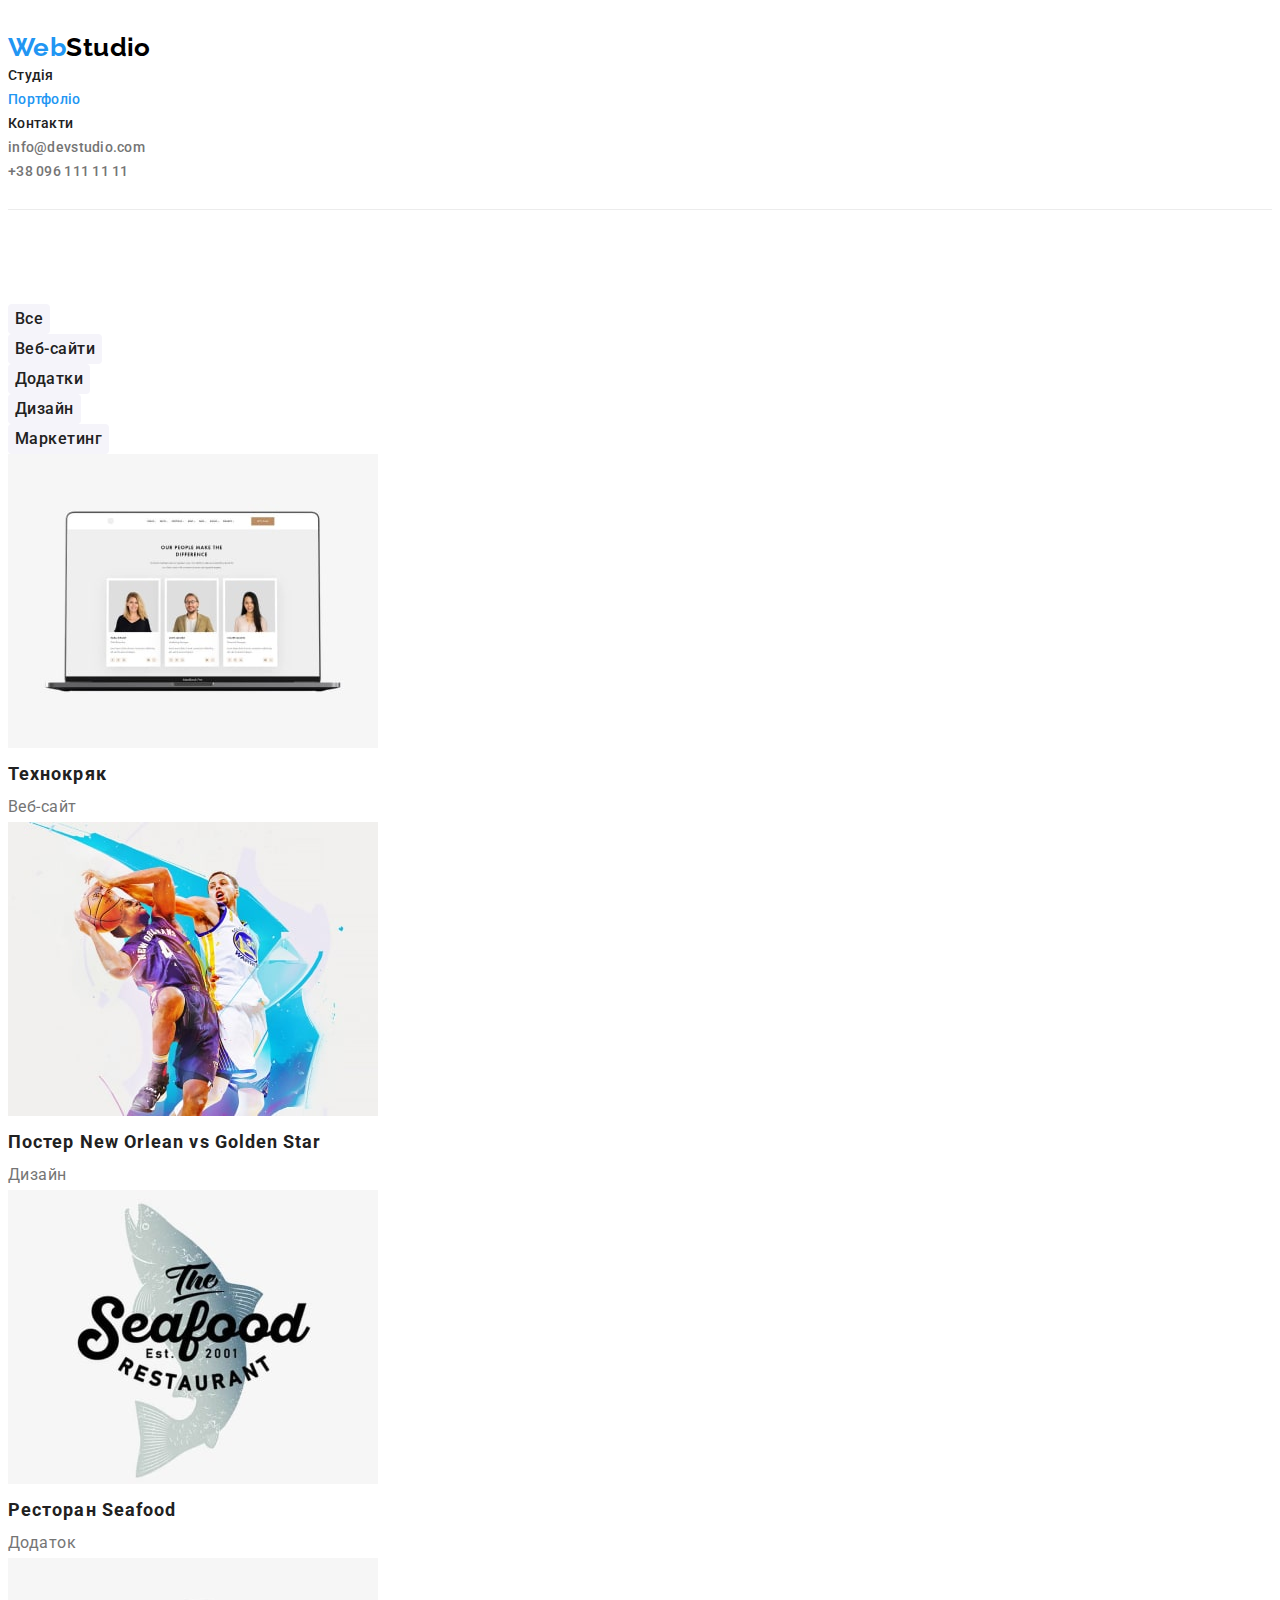
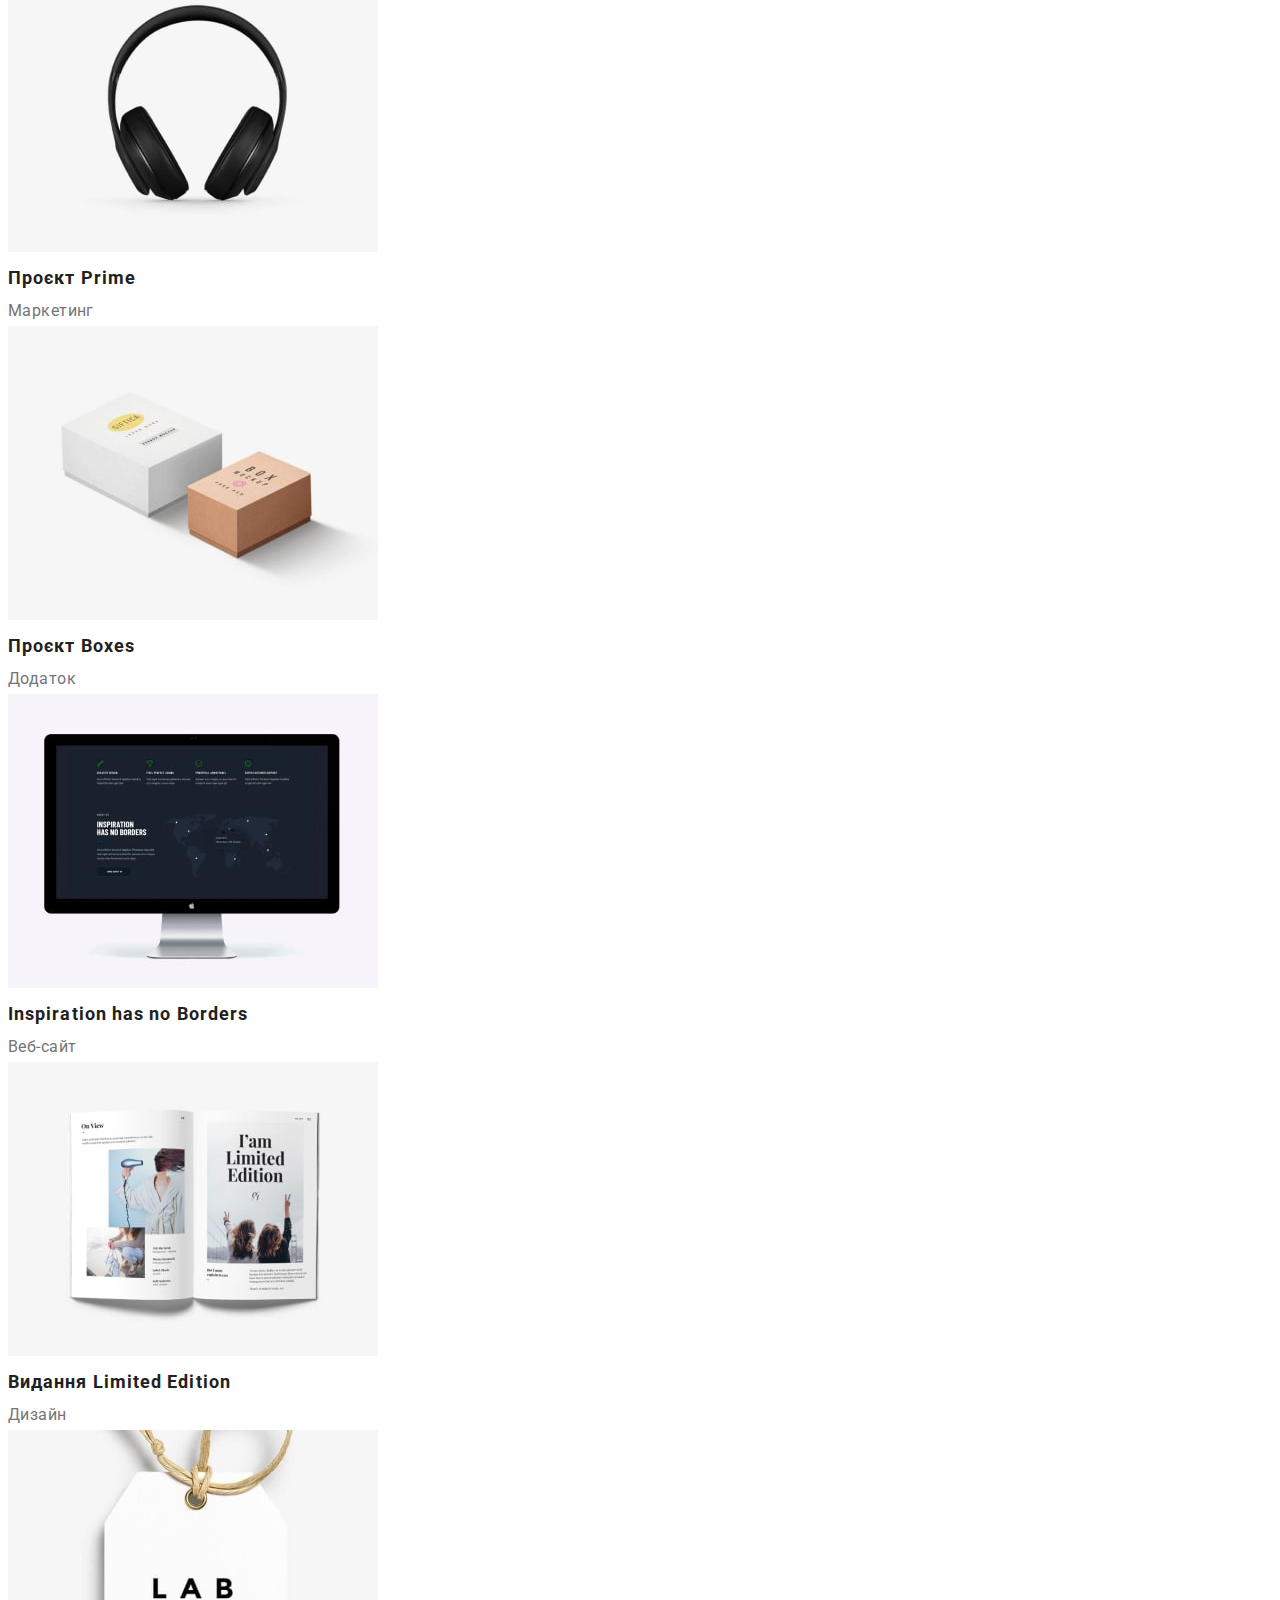
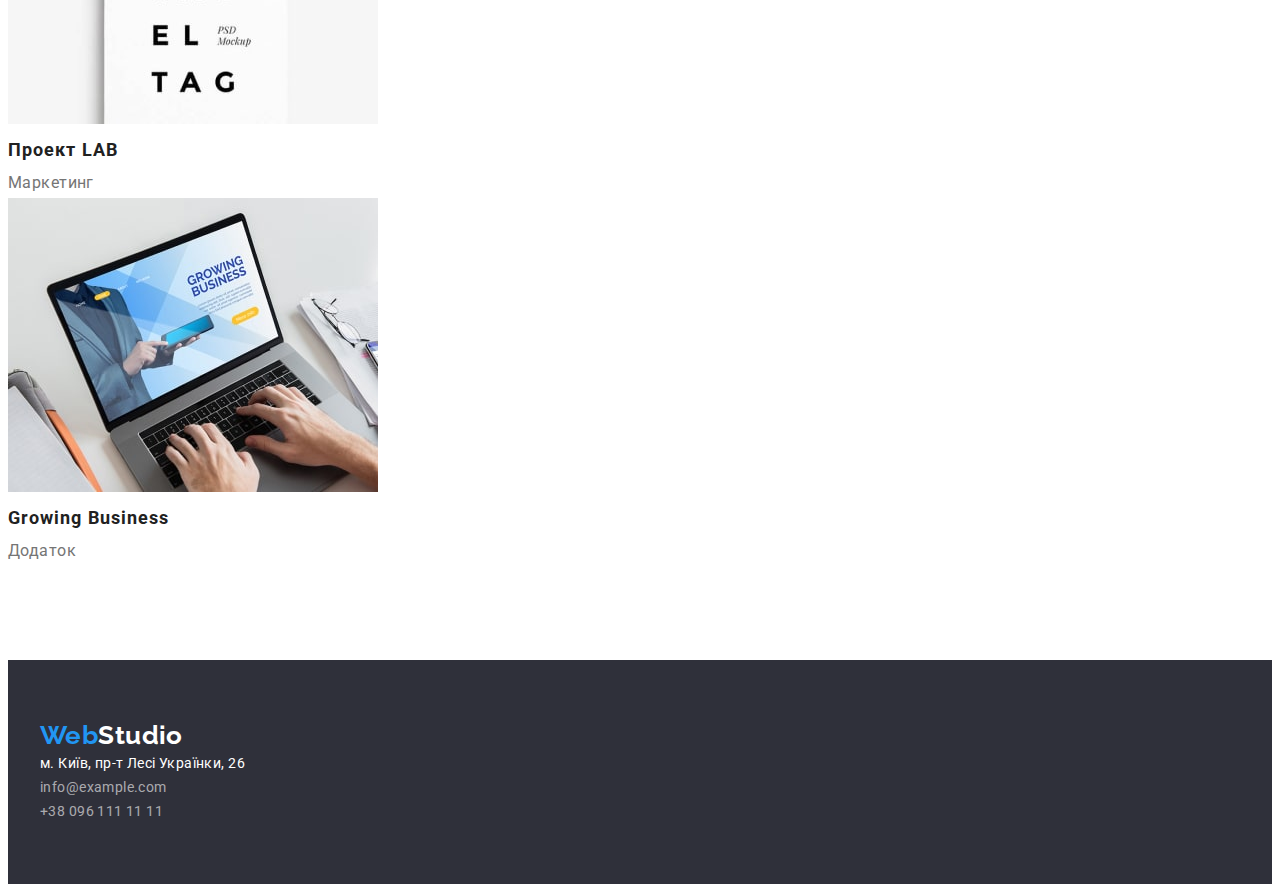
==== portfolio.html @ 60649eb6 "add files" ====
<!DOCTYPE html>
<html lang="uk">
  <head>
    <meta charset="UTF-8" />
    <meta http-equiv="X-UA-Compatible" content="IE=edge" />
    <meta name="viewport" content="width=device-width, initial-scale=1.0" />
    <title>Portfolio</title>
    <link rel="preconnect" href="https://fonts.googleapis.com" />
    <link rel="preconnect" href="https://fonts.gstatic.com" crossorigin />
    <link
      href="https://fonts.googleapis.com/css2?family=Raleway:wght@700&family=Roboto:wght@400;500;700;900&display=swap"
      rel="stylesheet"
    />
    <link
      rel="stylesheet"
      href="https://cdnjs.cloudflare.com/ajax/libs/modern-normalize/1.1.0/modern-normalize.min.css"
      integrity="sha512-wpPYUAdjBVSE4KJnH1VR1HeZfpl1ub8YT/NKx4PuQ5NmX2tKuGu6U/JRp5y+Y8XG2tV+wKQpNHVUX03MfMFn9Q=="
      crossorigin="anonymous"
      referrerpolicy="no-referrer"
    />
    <link rel="stylesheet" href="./styles/styless.css" />
  </head>
  <body>
    <!-- Шапка сайту -->
    <header class="page-header">
      <nav>
        <a href="/index.html" class="logo"
          ><span class="web">Web</span>Studio</a
        >
        <ul class="site-nav list">
          <li><a href="./index.html" class="link">Студія</a></li>
          <li><a href="./portfolio.html" class="link current">Портфоліо</a></li>
          <li><a href="" class="link">Контакти</a></li>
        </ul>
      </nav>
      <ul class="contacts-nav list">
        <li>
          <a href="mail:info@devstudio.com" class="link">info@devstudio.com</a>
        </li>
        <li>
          <a href="tel:+380961111111" class="link">+38 096 111 11 11</a>
        </li>
      </ul>
    </header>
    <main>
      <!-- Основа сторінки -->
      <section class="section portfolio">
        <h1 class="visually-hidden">Перелік посилань</h1>
        <ul class="list">
          <li><button type="button" class="button-portfolio">Все</button></li>
          <li>
            <button type="button" class="button-portfolio">Веб-сайти</button>
          </li>
          <li>
            <button type="button" class="button-portfolio">Додатки</button>
          </li>
          <li>
            <button type="button" class="button-portfolio">Дизайн</button>
          </li>
          <li>
            <button type="button" class="button-portfolio">Маркетинг</button>
          </li>
        </ul>
        <h2 class="visually-hidden">Перелік проєктів</h2>
        <ul class="list">
          <li>
            <img
              src="./img/tekhnokriyk.jpg"
              width="370"
              height="294"
              alt="Технокряк"
            />
            <h3 class="title-project">Технокряк</h3>
            <p class="project-type">Веб-сайт</p>
          </li>
          <li>
            <img
              src="./img/poster.jpg"
              width="370"
              height="294"
              alt="Постер New Orlean vs Golden Star"
            />
            <h3 class="title-project">Постер New Orlean vs Golden Star</h3>
            <p class="project-type">Дизайн</p>
          </li>
          <li>
            <img
              src="./img/restoran.jpg"
              width="370"
              height="294"
              alt="Ресторан Seafood"
            />
            <h3 class="title-project">Ресторан Seafood</h3>
            <p class="project-type">Додаток</p>
          </li>
          <li>
            <img
              src="./img/prodject-prime.jpg"
              width="370"
              height="294"
              alt="Проєкт Prime"
            />
            <h3 class="title-project">Проєкт Prime</h3>
            <p class="project-type">Маркетинг</p>
          </li>
          <li>
            <img
              src="./img/prodject-boxes.jpg"
              width="370"
              height="294"
              alt="Проєкт Boxes"
            />
            <h3 class="title-project">Проєкт Boxes</h3>
            <p class="project-type">Додаток</p>
          </li>
          <li>
            <img
              src="./img/inspiration.jpg"
              width="370"
              height="294"
              alt="Inspiration has no Borders"
            />
            <h3 class="title-project">Inspiration has no Borders</h3>
            <p class="project-type">Веб-сайт</p>
          </li>
          <li>
            <img
              src="./img/limited-ed.jpg"
              width="370"
              height="294"
              alt="Видання Limited Edition"
            />
            <h3 class="title-project">Видання Limited Edition</h3>
            <p class="project-type">Дизайн</p>
          </li>
          <li>
            <img
              src="./img/prodject-lab.jpg"
              width="370"
              height="294"
              alt="Проект LAB"
            />
            <h3 class="title-project">Проект LAB</h3>
            <p class="project-type">Маркетинг</p>
          </li>
          <li>
            <img
              src="./img/business.jpg"
              width="370"
              height="294"
              alt="Growing Business"
            />
            <h3 class="title-project">Growing Business</h3>
            <p class="project-type">Додаток</p>
          </li>
        </ul>
      </section>
    </main>

    <!-- Футер -->
    <footer class="footer">
      <div class="container">
        <a href="/index.html" class="logo"
          ><span class="web">Web</span><span class="studio">Studio</span></a
        >
        <address class="address">
          <a
            href="https://goo.gl/maps/pfozACVHeYWYxcB16"
            target="_blank"
            rel="noopener noreferrer nofolow"
            class="map-link"
          >
            м. Київ, пр-т Лесі Українки, 26
          </a>
          <ul class="list">
            <li>
              <a href="mail:info@example.com" class="footer-link"
                >info@example.com</a
              >
            </li>
            <li>
              <a href="tel:+380961111111" class="footer-link"
                >+38 096 111 11 11</a
              >
            </li>
          </ul>
        </address>
      </div>
    </footer>
  </body>
</html>
---- styles/styless.css ----
:root {
  --primary-text-color: #757575;
  --title-text-color: #212121;
  --accent-color: #2196f3;
  --accent-white-color: #ffffff;
}

p,
h1,
h2,
h3,
h4,
h5,
h6 {
  margin: 0;
}

ul {
  margin: 0;
  padding-left: 0;
}

body {
  background-color: #ffffff;
  color: var(--primary-text-color);
  font-family: Roboto, sans-serif;
  letter-spacing: 0.03em;
  font-size: 14px;
  font-weight: 400;
  line-height: 1.71;
}
.list {
  list-style: none;
}

.page-header {
  border-bottom: 1px solid #ececec;
  padding-top: 24px;
  padding-bottom: 25px;
}
.container {
  width: 1200px;
  padding-left: 15px;
  padding-right: 15px;
  margin-left: auto;
  margin-right: auto;
}

/* шапка сайту */
.logo {
  color: #000000;
  font-family: "Raleway";
  font-weight: 700;
  font-size: 26px;
  line-height: 1.19;
}
.logo:hover,
.logo:focus {
  color: var(--accent-color);
}
.logo > .web {
  color: var(--accent-color);
}
.site-nav {
  color: var(--title-text-color);
}
.site-nav .link {
  color: var(--title-text-color);
  font-weight: 500;
  line-height: 1.14;
  letter-spacing: 0.02em;
}
.site-nav .link:hover,
.site-nav .link:focus {
  color: var(--accent-color);
}
.site-nav .link.current {
  color: var(--accent-color);
}

.contacts-nav .link {
  color: var(--primary-text-color);
  font-weight: 500;
  line-height: 1.14;
  letter-spacing: 0.02em;
}
.contacts-nav .link:hover,
.contacts-nav .link:focus {
  color: var(--accent-color);
}
/* Герой */
.hero {
  background-color: #2f303a;
  padding-top: 200px;
  padding-bottom: 200px;
  padding-left: auto;
  padding-right: auto;
  text-align: center;
  outline: 2px solid green;
}

.hero-title {
  margin-bottom: 30px;
  margin-left: auto;
  margin-right: auto;
  max-width: 696px;
  color: var(--accent-white-color);
  font-weight: 900;
  font-size: 44px;
  line-height: 1.36;
  text-align: center;
  letter-spacing: 0.06em;
  text-transform: uppercase;
}
.button {
  display: inline-block;
  cursor: pointer;
  border-radius: 4px;
  border: 1px solid transparent;

  color: var(--accent-white-color);
  background-color: var(--accent-color);
  font-family: "Roboto";
  font-weight: 700;
  font-size: 16px;
  line-height: 1.88;
  letter-spacing: 0.06em;
}
.button.primary {
  min-width: 216px;
  padding: 10px 32px;
  box-shadow: 0px 4px 4px rgba(0, 0, 0, 0.15);
}
.button:hover,
.button:focus {
  color: var(--accent-color);
  background-color: var(--accent-white-color);
}

.section {
  padding-bottom: 94px;
  padding-top: 94px;
  padding-left: auto;
  padding-right: auto;
}

/* Заголовки секцій */
.section-title {
  margin-bottom: 50px;
  color: var(--title-text-color);

  font-weight: 700;
  font-size: 36px;
  line-height: 1.17;
  text-align: center;
}

/* Особливості */
.feature-list .title {
  margin-bottom: 10px;
  color: var(--title-text-color);
  font-size: 14px;
  font-weight: 700;
  line-height: 1.14;
  text-transform: uppercase;
}

/* Наша команда */
.title-team {
  margin-top: 30px;
  margin-bottom: 10px;
  margin-left: auto;
  margin-right: auto;

  color: var(--title-text-color);
  font-weight: 500;
  font-size: 16px;
  line-height: 1.19;
}
.team-position {
  display: inline-block;
  margin-bottom: 30px;
  margin-left: auto;
  margin-right: auto;
  font-size: 16px;
  line-height: 1.19;
}
.section.team {
  background-color: #f5f4fa;
}

/* Футер */
.footer {
  padding-top: 60px;
  padding-bottom: 60px;
  background-color: #2f303a;
}
.footer > .container > .logo {
  margin-bottom: 20px;
}
.studio {
  color: var(--accent-white-color);
}

.studio:hover,
.studio:focus {
  color: var(--accent-color);
}

.map-link {
  margin-bottom: 9px;
  color: var(--accent-white-color);
}
.map-link:hover,
.map-link:focus {
  color: var(--accent-color);
}
.footer-link {
  margin-bottom: 9px;
  color: rgba(255, 255, 255, 0.6);
}
.footer-link:hover,
.footer-link:focus {
  color: var(--accent-color);
}
.address {
  font-style: normal;
}

/* Розмітка шрифтів */
a {
  text-decoration: none;
}
/* Портфоліо */
.title-project {
  color: var(--title-text-color);
  font-weight: 700;
  font-size: 18px;
  line-height: 2;
  letter-spacing: 0.06em;
}
.project-type {
  font-size: 16px;
  line-height: 1.88;
}

.visually-hidden {
  position: absolute;
  white-space: nowrap;
  width: 1px;
  height: 1px;
  overflow: hidden;
  border: 0;
  padding: 0;
  clip: rect(0 0 0 0);
  clip-path: inset(50%);
  margin: -1px;
}

.button-portfolio {
  display: inline-block;
  cursor: pointer;
  border-radius: 4px;
  border: 1px solid transparent;

  color: var(--title-text-color);
  background-color: #f5f4fa;
  font-family: "Roboto";
  font-weight: 500;
  font-size: 16px;
  line-height: 1.63;
  text-align: center;
  letter-spacing: 0.03em;
}
.button-portfolio:hover,
.button-portfolio:focus {
  color: var(--accent-white-color);
  background-color: var(--accent-color);
}
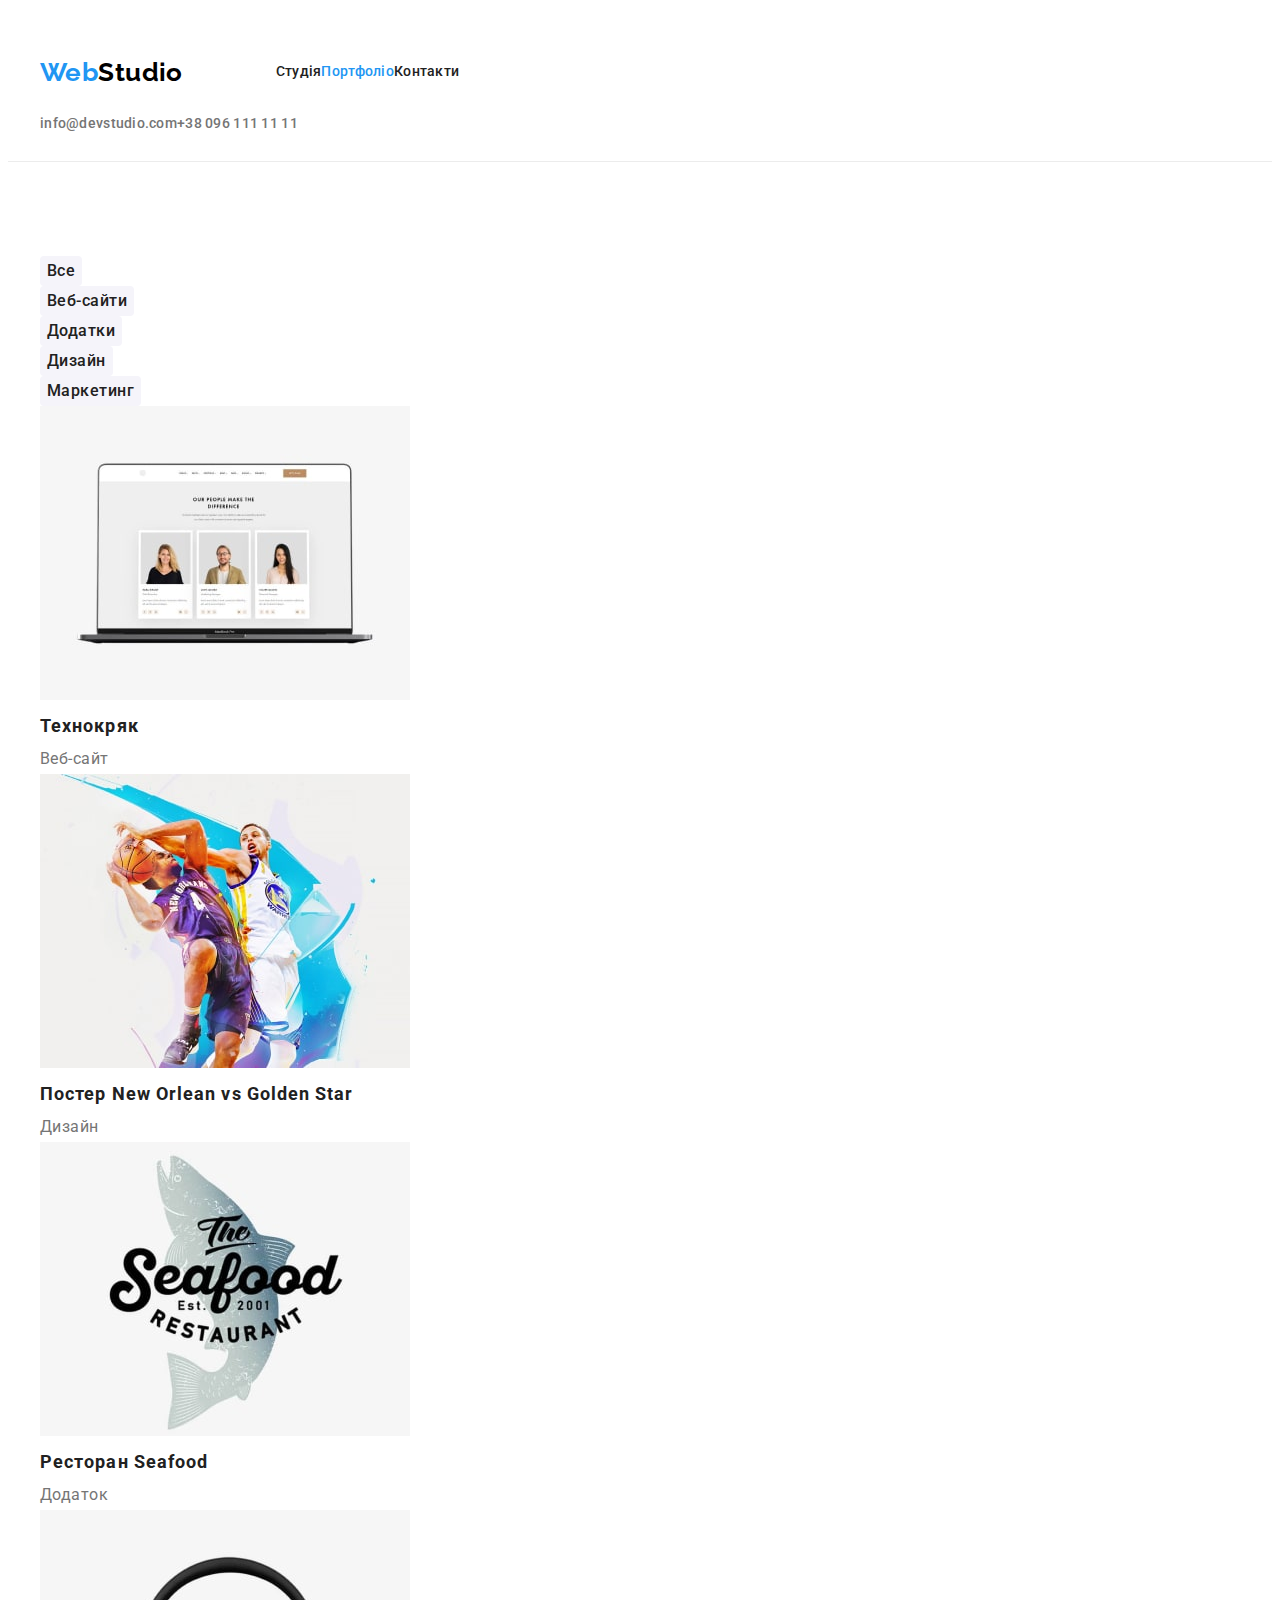
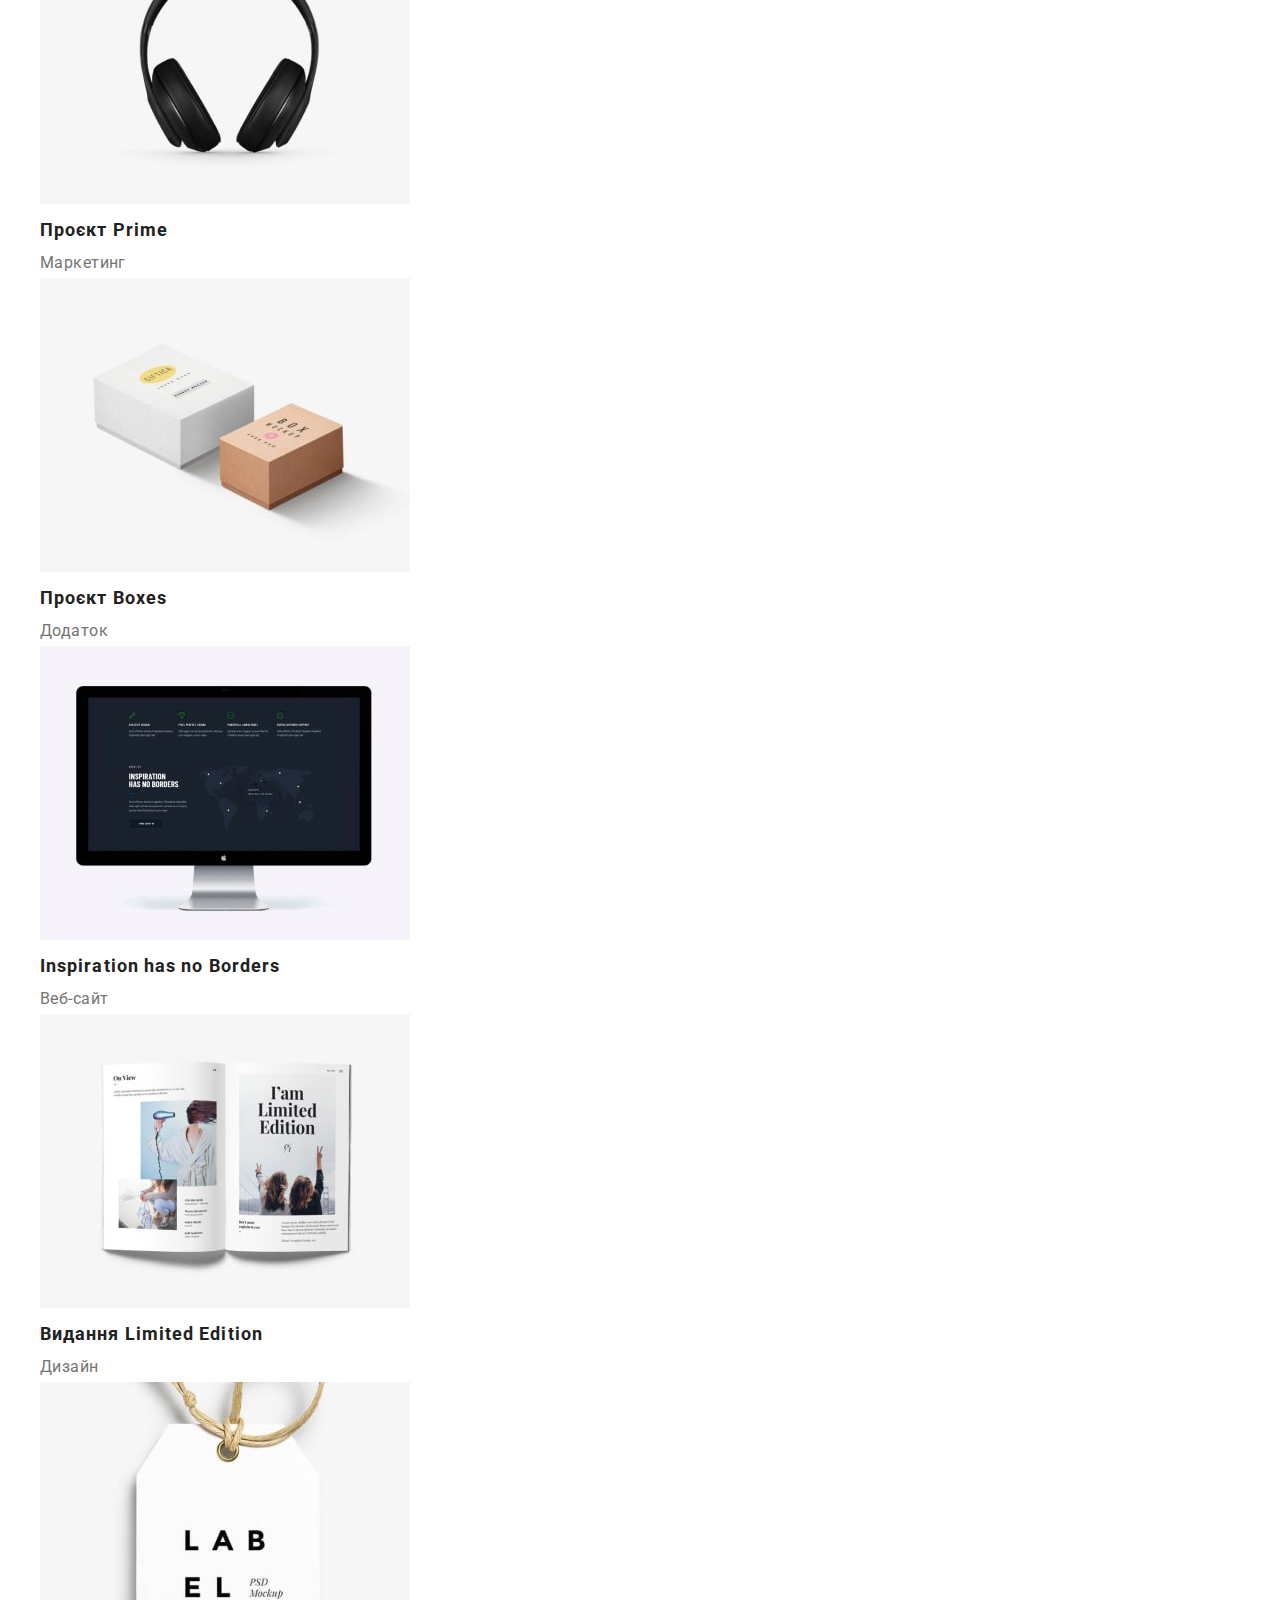
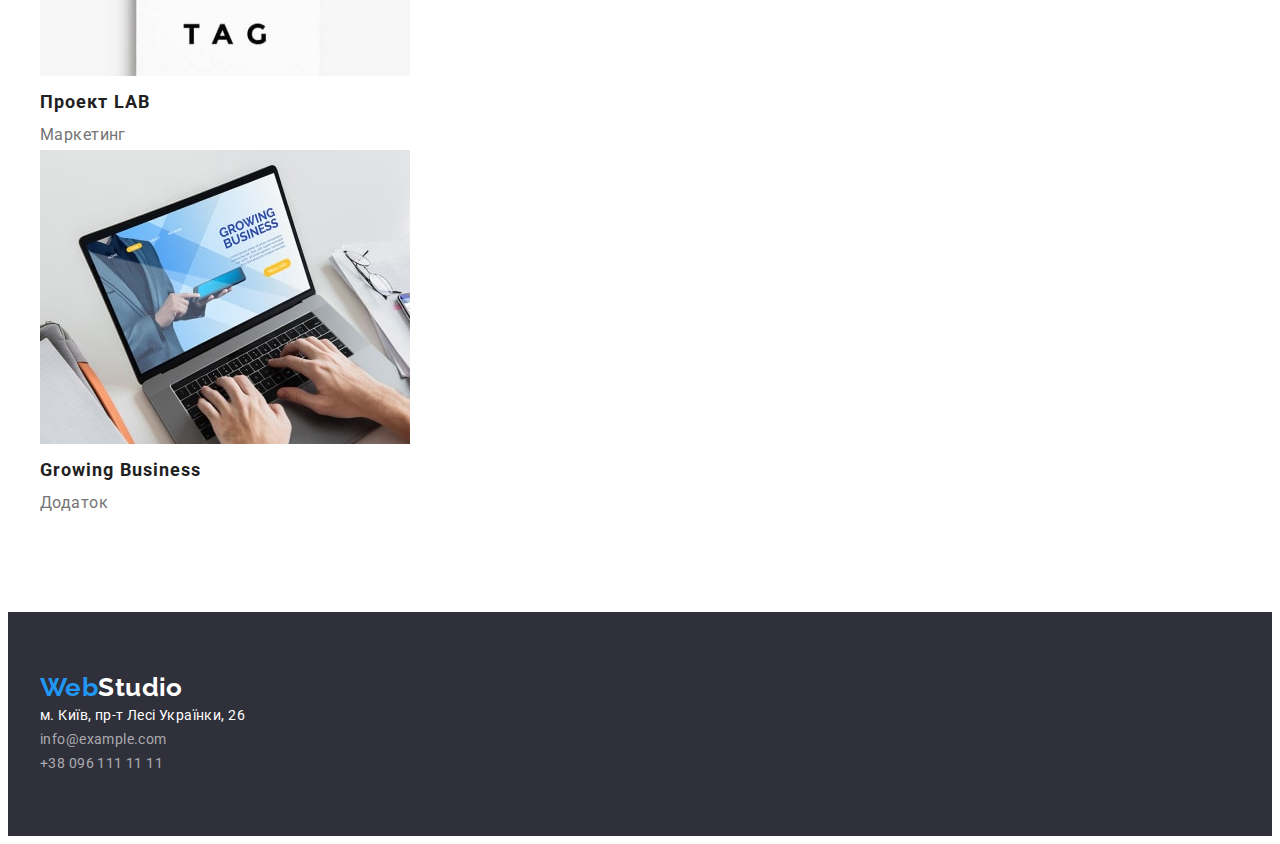
==== commit cf638b12: "studio flex" ====
--- a/portfolio.html
+++ b/portfolio.html
@@ -23,137 +23,145 @@
   <body>
     <!-- Шапка сайту -->
     <header class="page-header">
-      <nav>
-        <a href="/index.html" class="logo"
-          ><span class="web">Web</span>Studio</a
-        >
-        <ul class="site-nav list">
-          <li><a href="./index.html" class="link">Студія</a></li>
-          <li><a href="./portfolio.html" class="link current">Портфоліо</a></li>
-          <li><a href="" class="link">Контакти</a></li>
+      <div class="container">
+        <nav class="header-nav">
+          <a href="/index.html" class="logo"
+            ><span class="web">Web</span>Studio</a
+          >
+          <ul class="site-nav list">
+            <li><a href="./index.html" class="link">Студія</a></li>
+            <li>
+              <a href="./portfolio.html" class="link current">Портфоліо</a>
+            </li>
+            <li><a href="" class="link">Контакти</a></li>
+          </ul>
+        </nav>
+        <ul class="contacts-nav list">
+          <li>
+            <a href="mail:info@devstudio.com" class="link"
+              >info@devstudio.com</a
+            >
+          </li>
+          <li>
+            <a href="tel:+380961111111" class="link">+38 096 111 11 11</a>
+          </li>
         </ul>
-      </nav>
-      <ul class="contacts-nav list">
-        <li>
-          <a href="mail:info@devstudio.com" class="link">info@devstudio.com</a>
-        </li>
-        <li>
-          <a href="tel:+380961111111" class="link">+38 096 111 11 11</a>
-        </li>
-      </ul>
+      </div>
     </header>
     <main>
       <!-- Основа сторінки -->
       <section class="section portfolio">
-        <h1 class="visually-hidden">Перелік посилань</h1>
-        <ul class="list">
-          <li><button type="button" class="button-portfolio">Все</button></li>
-          <li>
-            <button type="button" class="button-portfolio">Веб-сайти</button>
-          </li>
-          <li>
-            <button type="button" class="button-portfolio">Додатки</button>
-          </li>
-          <li>
-            <button type="button" class="button-portfolio">Дизайн</button>
-          </li>
-          <li>
-            <button type="button" class="button-portfolio">Маркетинг</button>
-          </li>
-        </ul>
-        <h2 class="visually-hidden">Перелік проєктів</h2>
-        <ul class="list">
-          <li>
-            <img
-              src="./img/tekhnokriyk.jpg"
-              width="370"
-              height="294"
-              alt="Технокряк"
-            />
-            <h3 class="title-project">Технокряк</h3>
-            <p class="project-type">Веб-сайт</p>
-          </li>
-          <li>
-            <img
-              src="./img/poster.jpg"
-              width="370"
-              height="294"
-              alt="Постер New Orlean vs Golden Star"
-            />
-            <h3 class="title-project">Постер New Orlean vs Golden Star</h3>
-            <p class="project-type">Дизайн</p>
-          </li>
-          <li>
-            <img
-              src="./img/restoran.jpg"
-              width="370"
-              height="294"
-              alt="Ресторан Seafood"
-            />
-            <h3 class="title-project">Ресторан Seafood</h3>
-            <p class="project-type">Додаток</p>
-          </li>
-          <li>
-            <img
-              src="./img/prodject-prime.jpg"
-              width="370"
-              height="294"
-              alt="Проєкт Prime"
-            />
-            <h3 class="title-project">Проєкт Prime</h3>
-            <p class="project-type">Маркетинг</p>
-          </li>
-          <li>
-            <img
-              src="./img/prodject-boxes.jpg"
-              width="370"
-              height="294"
-              alt="Проєкт Boxes"
-            />
-            <h3 class="title-project">Проєкт Boxes</h3>
-            <p class="project-type">Додаток</p>
-          </li>
-          <li>
-            <img
-              src="./img/inspiration.jpg"
-              width="370"
-              height="294"
-              alt="Inspiration has no Borders"
-            />
-            <h3 class="title-project">Inspiration has no Borders</h3>
-            <p class="project-type">Веб-сайт</p>
-          </li>
-          <li>
-            <img
-              src="./img/limited-ed.jpg"
-              width="370"
-              height="294"
-              alt="Видання Limited Edition"
-            />
-            <h3 class="title-project">Видання Limited Edition</h3>
-            <p class="project-type">Дизайн</p>
-          </li>
-          <li>
-            <img
-              src="./img/prodject-lab.jpg"
-              width="370"
-              height="294"
-              alt="Проект LAB"
-            />
-            <h3 class="title-project">Проект LAB</h3>
-            <p class="project-type">Маркетинг</p>
-          </li>
-          <li>
-            <img
-              src="./img/business.jpg"
-              width="370"
-              height="294"
-              alt="Growing Business"
-            />
-            <h3 class="title-project">Growing Business</h3>
-            <p class="project-type">Додаток</p>
-          </li>
-        </ul>
+        <div class="container">
+          <h1 class="visually-hidden">Перелік посилань</h1>
+          <ul class="list">
+            <li><button type="button" class="button-portfolio">Все</button></li>
+            <li>
+              <button type="button" class="button-portfolio">Веб-сайти</button>
+            </li>
+            <li>
+              <button type="button" class="button-portfolio">Додатки</button>
+            </li>
+            <li>
+              <button type="button" class="button-portfolio">Дизайн</button>
+            </li>
+            <li>
+              <button type="button" class="button-portfolio">Маркетинг</button>
+            </li>
+          </ul>
+          <h2 class="visually-hidden">Перелік проєктів</h2>
+          <ul class="list">
+            <li>
+              <img
+                src="./img/tekhnokriyk.jpg"
+                width="370"
+                height="294"
+                alt="Технокряк"
+              />
+              <h3 class="title-project">Технокряк</h3>
+              <p class="project-type">Веб-сайт</p>
+            </li>
+            <li>
+              <img
+                src="./img/poster.jpg"
+                width="370"
+                height="294"
+                alt="Постер New Orlean vs Golden Star"
+              />
+              <h3 class="title-project">Постер New Orlean vs Golden Star</h3>
+              <p class="project-type">Дизайн</p>
+            </li>
+            <li>
+              <img
+                src="./img/restoran.jpg"
+                width="370"
+                height="294"
+                alt="Ресторан Seafood"
+              />
+              <h3 class="title-project">Ресторан Seafood</h3>
+              <p class="project-type">Додаток</p>
+            </li>
+            <li>
+              <img
+                src="./img/prodject-prime.jpg"
+                width="370"
+                height="294"
+                alt="Проєкт Prime"
+              />
+              <h3 class="title-project">Проєкт Prime</h3>
+              <p class="project-type">Маркетинг</p>
+            </li>
+            <li>
+              <img
+                src="./img/prodject-boxes.jpg"
+                width="370"
+                height="294"
+                alt="Проєкт Boxes"
+              />
+              <h3 class="title-project">Проєкт Boxes</h3>
+              <p class="project-type">Додаток</p>
+            </li>
+            <li>
+              <img
+                src="./img/inspiration.jpg"
+                width="370"
+                height="294"
+                alt="Inspiration has no Borders"
+              />
+              <h3 class="title-project">Inspiration has no Borders</h3>
+              <p class="project-type">Веб-сайт</p>
+            </li>
+            <li>
+              <img
+                src="./img/limited-ed.jpg"
+                width="370"
+                height="294"
+                alt="Видання Limited Edition"
+              />
+              <h3 class="title-project">Видання Limited Edition</h3>
+              <p class="project-type">Дизайн</p>
+            </li>
+            <li>
+              <img
+                src="./img/prodject-lab.jpg"
+                width="370"
+                height="294"
+                alt="Проект LAB"
+              />
+              <h3 class="title-project">Проект LAB</h3>
+              <p class="project-type">Маркетинг</p>
+            </li>
+            <li>
+              <img
+                src="./img/business.jpg"
+                width="370"
+                height="294"
+                alt="Growing Business"
+              />
+              <h3 class="title-project">Growing Business</h3>
+              <p class="project-type">Додаток</p>
+            </li>
+          </ul>
+        </div>
       </section>
     </main>
 
--- a/styles/styless.css
+++ b/styles/styless.css
@@ -47,7 +47,14 @@
 }
 
 /* шапка сайту */
+.header-nav {
+  display: flex;
+  align-items: center;
+}
+
 .logo {
+  margin-right: 93px;
+
   color: #000000;
   font-family: "Raleway";
   font-weight: 700;
@@ -62,9 +69,21 @@
   color: var(--accent-color);
 }
 .site-nav {
-  color: var(--title-text-color);
-}
+  display: flex;
+  color: var(--title-text-color);
+}
+.site-nav .item {
+  background-color: transparent;
+}
+.site-nav .item:not(:last-child) {
+  margin-right: 50px;
+}
+
 .site-nav .link {
+  display: block;
+  padding-top: 32px;
+  padding-bottom: 32px;
+
   color: var(--title-text-color);
   font-weight: 500;
   line-height: 1.14;
@@ -76,6 +95,13 @@
 }
 .site-nav .link.current {
   color: var(--accent-color);
+}
+.contacts-nav {
+  display: flex;
+  margin-left: auto;
+}
+.contacts-nav .item + .item {
+  margin-left: 50px;
 }
 
 .contacts-nav .link {
@@ -90,13 +116,13 @@
 }
 /* Герой */
 .hero {
-  background-color: #2f303a;
   padding-top: 200px;
   padding-bottom: 200px;
   padding-left: auto;
   padding-right: auto;
   text-align: center;
   outline: 2px solid green;
+  background-color: #2f303a;
 }
 
 .hero-title {
@@ -164,13 +190,32 @@
   line-height: 1.14;
   text-transform: uppercase;
 }
+.feature-list {
+  display: flex;
+  column-gap: 30px;
+}
+
+.feature-list .item {
+  max-width: 270px;
+}
+
+/* Приклади робіт */
+.list.work {
+  display: flex;
+  column-gap: 30px;
+}
+/* .work .item {
+  display: flex;
+} */
 
 /* Наша команда */
 .title-team {
+  display: flex;
   margin-top: 30px;
   margin-bottom: 10px;
   margin-left: auto;
   margin-right: auto;
+  justify-content: center;
 
   color: var(--title-text-color);
   font-weight: 500;
@@ -178,15 +223,29 @@
   line-height: 1.19;
 }
 .team-position {
-  display: inline-block;
+  display: flex;
   margin-bottom: 30px;
   margin-left: auto;
   margin-right: auto;
+  justify-content: center;
   font-size: 16px;
   line-height: 1.19;
 }
 .section.team {
   background-color: #f5f4fa;
+}
+
+.list.team {
+  display: flex;
+  column-gap: 30px;
+}
+
+.card {
+  width: calc((100%-90px) / 4);
+  background: #ffffff;
+  box-shadow: 0px 1px 3px rgba(0, 0, 0, 0.12), 0px 1px 1px rgba(0, 0, 0, 0.14),
+    0px 2px 1px rgba(0, 0, 0, 0.2);
+  border-radius: 0px 0px 4px 4px;
 }
 
 /* Футер */
@@ -197,6 +256,7 @@
 }
 .footer > .container > .logo {
   margin-bottom: 20px;
+  margin-right: 0;
 }
 .studio {
   color: var(--accent-white-color);
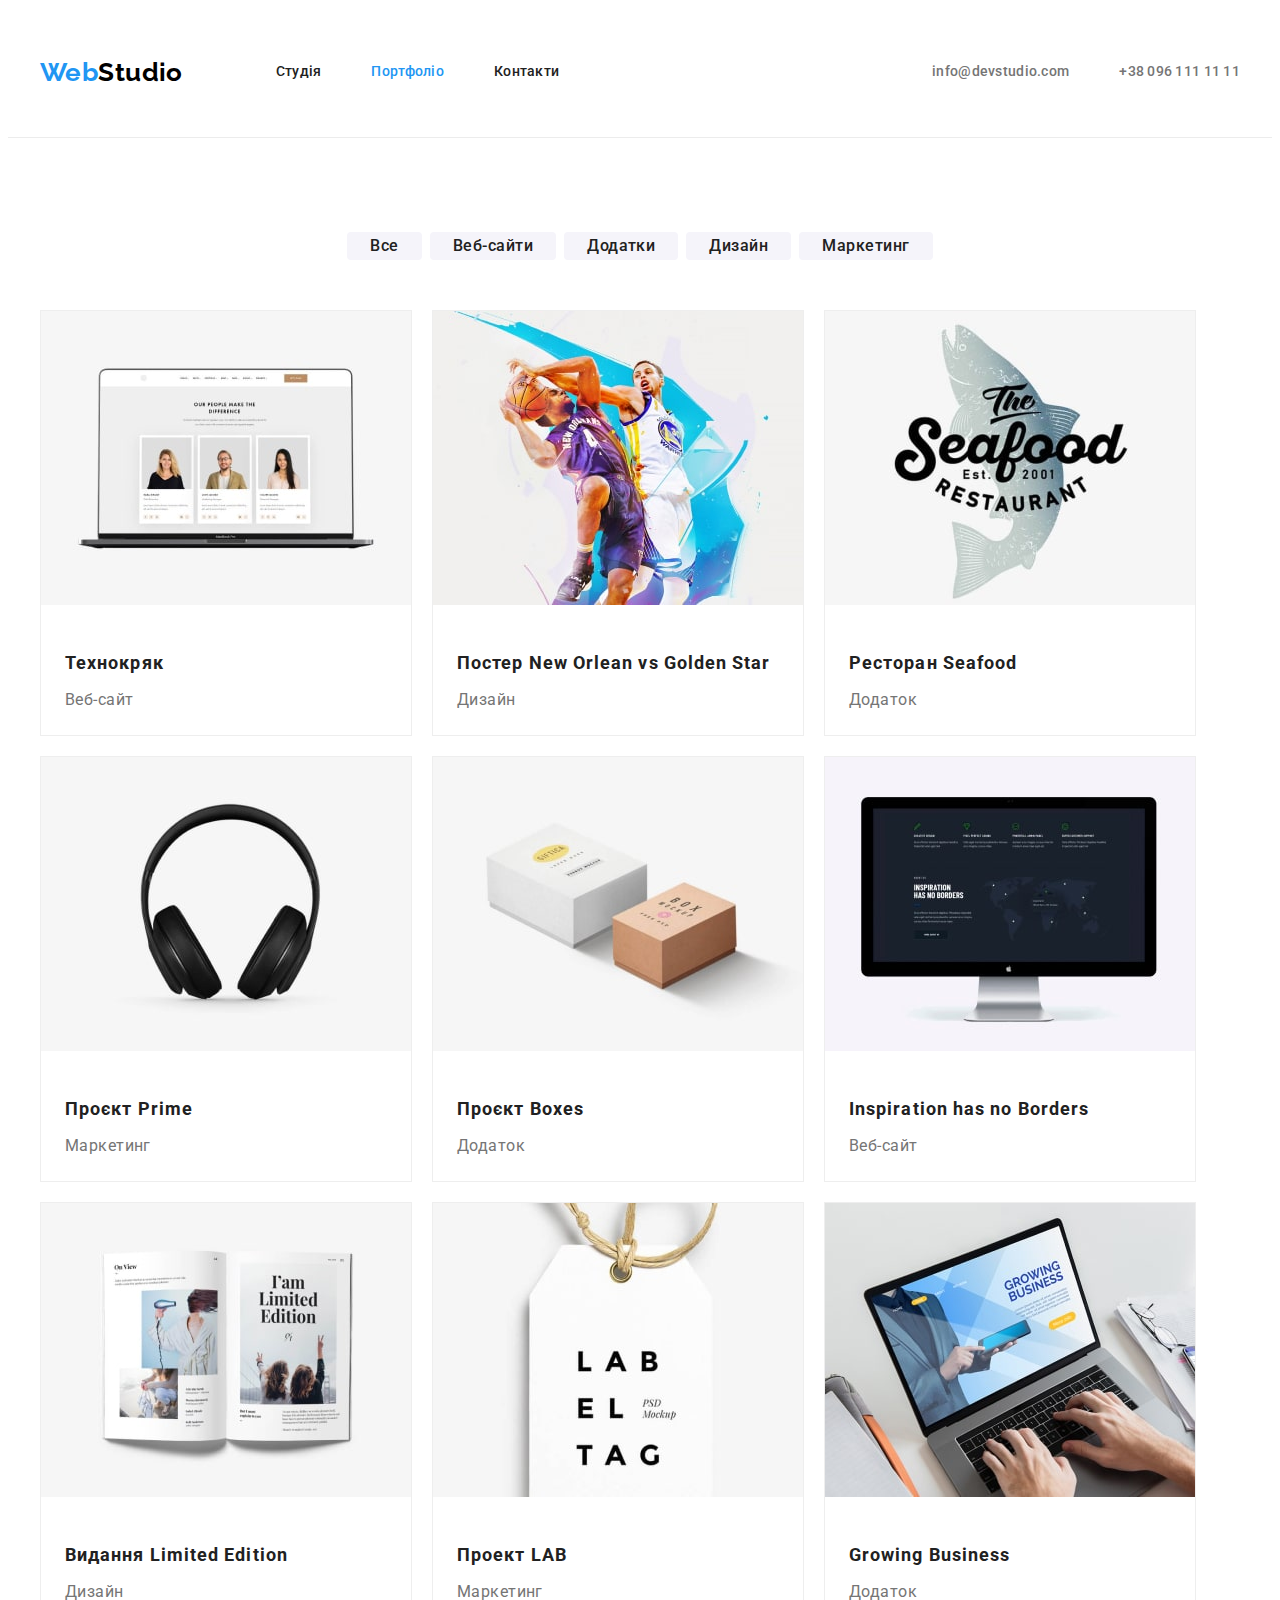
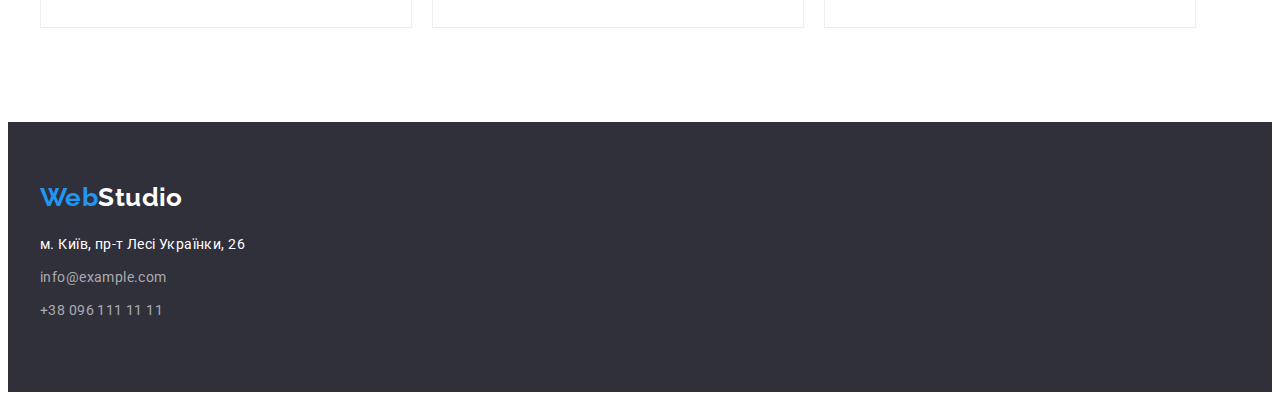
==== commit bf2ede32: "add flex" ====
--- a/portfolio.html
+++ b/portfolio.html
@@ -23,29 +23,29 @@
   <body>
     <!-- Шапка сайту -->
     <header class="page-header">
-      <div class="container">
+      <div class="container main-nav">
         <nav class="header-nav">
           <a href="/index.html" class="logo"
             ><span class="web">Web</span>Studio</a
           >
           <ul class="site-nav list">
-            <li><a href="./index.html" class="link">Студія</a></li>
-            <li>
+            <li class="item"><a href="./index.html" class="link">Студія</a></li>
+            <li class="item">
               <a href="./portfolio.html" class="link current">Портфоліо</a>
             </li>
-            <li><a href="" class="link">Контакти</a></li>
+            <li class="item"><a href="" class="link">Контакти</a></li>
+          </ul>
+          <ul class="contacts-nav list">
+            <li class="item">
+              <a href="mail:info@devstudio.com" class="link"
+                >info@devstudio.com</a
+              >
+            </li>
+            <li class="item">
+              <a href="tel:+380961111111" class="link">+38 096 111 11 11</a>
+            </li>
           </ul>
         </nav>
-        <ul class="contacts-nav list">
-          <li>
-            <a href="mail:info@devstudio.com" class="link"
-              >info@devstudio.com</a
-            >
-          </li>
-          <li>
-            <a href="tel:+380961111111" class="link">+38 096 111 11 11</a>
-          </li>
-        </ul>
       </div>
     </header>
     <main>
@@ -53,7 +53,7 @@
       <section class="section portfolio">
         <div class="container">
           <h1 class="visually-hidden">Перелік посилань</h1>
-          <ul class="list">
+          <ul class="list btn">
             <li><button type="button" class="button-portfolio">Все</button></li>
             <li>
               <button type="button" class="button-portfolio">Веб-сайти</button>
@@ -69,96 +69,114 @@
             </li>
           </ul>
           <h2 class="visually-hidden">Перелік проєктів</h2>
-          <ul class="list">
-            <li>
+          <ul class="list card-ptf">
+            <li class="item">
               <img
                 src="./img/tekhnokriyk.jpg"
                 width="370"
                 height="294"
                 alt="Технокряк"
               />
-              <h3 class="title-project">Технокряк</h3>
-              <p class="project-type">Веб-сайт</p>
-            </li>
-            <li>
+              <div class="card-content">
+                <h3 class="title-project">Технокряк</h3>
+                <p class="project-type">Веб-сайт</p>
+              </div>
+            </li>
+            <li class="item">
               <img
                 src="./img/poster.jpg"
                 width="370"
                 height="294"
                 alt="Постер New Orlean vs Golden Star"
               />
-              <h3 class="title-project">Постер New Orlean vs Golden Star</h3>
-              <p class="project-type">Дизайн</p>
-            </li>
-            <li>
+              <div class="card-content">
+                <h3 class="title-project">Постер New Orlean vs Golden Star</h3>
+                <p class="project-type">Дизайн</p>
+              </div>
+            </li>
+            <li class="item">
               <img
                 src="./img/restoran.jpg"
                 width="370"
                 height="294"
                 alt="Ресторан Seafood"
               />
-              <h3 class="title-project">Ресторан Seafood</h3>
-              <p class="project-type">Додаток</p>
-            </li>
-            <li>
+              <div class="card-content">
+                <h3 class="title-project">Ресторан Seafood</h3>
+                <p class="project-type">Додаток</p>
+              </div>
+            </li>
+            <li class="item">
               <img
                 src="./img/prodject-prime.jpg"
                 width="370"
                 height="294"
                 alt="Проєкт Prime"
               />
-              <h3 class="title-project">Проєкт Prime</h3>
-              <p class="project-type">Маркетинг</p>
-            </li>
-            <li>
+              <div class="card-content">
+                <h3 class="title-project">Проєкт Prime</h3>
+                <p class="project-type">Маркетинг</p>
+              </div>
+            </li>
+            <li class="item">
               <img
                 src="./img/prodject-boxes.jpg"
                 width="370"
                 height="294"
                 alt="Проєкт Boxes"
               />
-              <h3 class="title-project">Проєкт Boxes</h3>
-              <p class="project-type">Додаток</p>
-            </li>
-            <li>
+              <div class="card-content">
+                <h3 class="title-project">Проєкт Boxes</h3>
+                <p class="project-type">Додаток</p>
+              </div>
+            </li>
+            <li class="item">
               <img
                 src="./img/inspiration.jpg"
                 width="370"
                 height="294"
                 alt="Inspiration has no Borders"
               />
-              <h3 class="title-project">Inspiration has no Borders</h3>
-              <p class="project-type">Веб-сайт</p>
-            </li>
-            <li>
+              <div class="card-content">
+                <h3 class="title-project">Inspiration has no Borders</h3>
+                <p class="project-type">Веб-сайт</p>
+              </div>
+            </li>
+            <li class="item">
               <img
                 src="./img/limited-ed.jpg"
                 width="370"
                 height="294"
                 alt="Видання Limited Edition"
               />
-              <h3 class="title-project">Видання Limited Edition</h3>
-              <p class="project-type">Дизайн</p>
-            </li>
-            <li>
+              <div class="card-content">
+                <h3 class="title-project">Видання Limited Edition</h3>
+                <p class="project-type">Дизайн</p>
+              </div>
+            </li>
+            <li class="item">
               <img
                 src="./img/prodject-lab.jpg"
                 width="370"
                 height="294"
                 alt="Проект LAB"
               />
-              <h3 class="title-project">Проект LAB</h3>
-              <p class="project-type">Маркетинг</p>
-            </li>
-            <li>
+              <div class="card-content">
+                <h3 class="title-project">Проект LAB</h3>
+                <p class="project-type">Маркетинг</p>
+              </div>
+            </li>
+            <li class="item">
               <img
                 src="./img/business.jpg"
                 width="370"
                 height="294"
                 alt="Growing Business"
               />
-              <h3 class="title-project">Growing Business</h3>
-              <p class="project-type">Додаток</p>
+              <div class="card-content">
+                <h3 class="title-project">Growing Business</h3>
+                <p class="project-type">Додаток</p>
+              </div>
             </li>
           </ul>
         </div>
--- a/styles/styless.css
+++ b/styles/styless.css
@@ -3,6 +3,7 @@
   --title-text-color: #212121;
   --accent-color: #2196f3;
   --accent-white-color: #ffffff;
+  --card-ptf: 20px;
 }
 
 p,
@@ -18,6 +19,12 @@
 ul {
   margin: 0;
   padding-left: 0;
+}
+
+img {
+  display: block;
+  max-width: 100%;
+  height: auto;
 }
 
 body {
@@ -255,6 +262,7 @@
   background-color: #2f303a;
 }
 .footer > .container > .logo {
+  display: block;
   margin-bottom: 20px;
   margin-right: 0;
 }
@@ -268,6 +276,7 @@
 }
 
 .map-link {
+  display: block;
   margin-bottom: 9px;
   color: var(--accent-white-color);
 }
@@ -276,9 +285,15 @@
   color: var(--accent-color);
 }
 .footer-link {
+  display: block;
+
+  color: rgba(255, 255, 255, 0.6);
+}
+
+.footer-link {
   margin-bottom: 9px;
-  color: rgba(255, 255, 255, 0.6);
-}
+}
+
 .footer-link:hover,
 .footer-link:focus {
   color: var(--accent-color);
@@ -293,6 +308,8 @@
 }
 /* Портфоліо */
 .title-project {
+  margin-top: 20px;
+
   color: var(--title-text-color);
   font-weight: 700;
   font-size: 18px;
@@ -300,6 +317,8 @@
   letter-spacing: 0.06em;
 }
 .project-type {
+  margin-top: 4px;
+
   font-size: 16px;
   line-height: 1.88;
 }
@@ -322,6 +341,7 @@
   cursor: pointer;
   border-radius: 4px;
   border: 1px solid transparent;
+  padding: 0 22px;
 
   color: var(--title-text-color);
   background-color: #f5f4fa;
@@ -337,3 +357,30 @@
   color: var(--accent-white-color);
   background-color: var(--accent-color);
 }
+
+.list.btn {
+  display: flex;
+  justify-content: center;
+  column-gap: 8px;
+  padding: 0;
+  margin-bottom: 50px;
+}
+
+.card-ptf {
+  display: flex;
+  flex-wrap: wrap;
+  margin-left: calc(-1 * var(--card-ptf));
+  margin-top: calc(-1 * var(--card-ptf));
+}
+
+.card-ptf > .item {
+  max-width: 370px;
+  border: 1px solid #eeeeee;
+  margin-left: var(--card-ptf);
+  margin-top: var(--card-ptf);
+  flex-basis: calc(100% / 3 - var(--card-ptf));
+}
+
+.card-content {
+  padding: 20px 24px;
+}
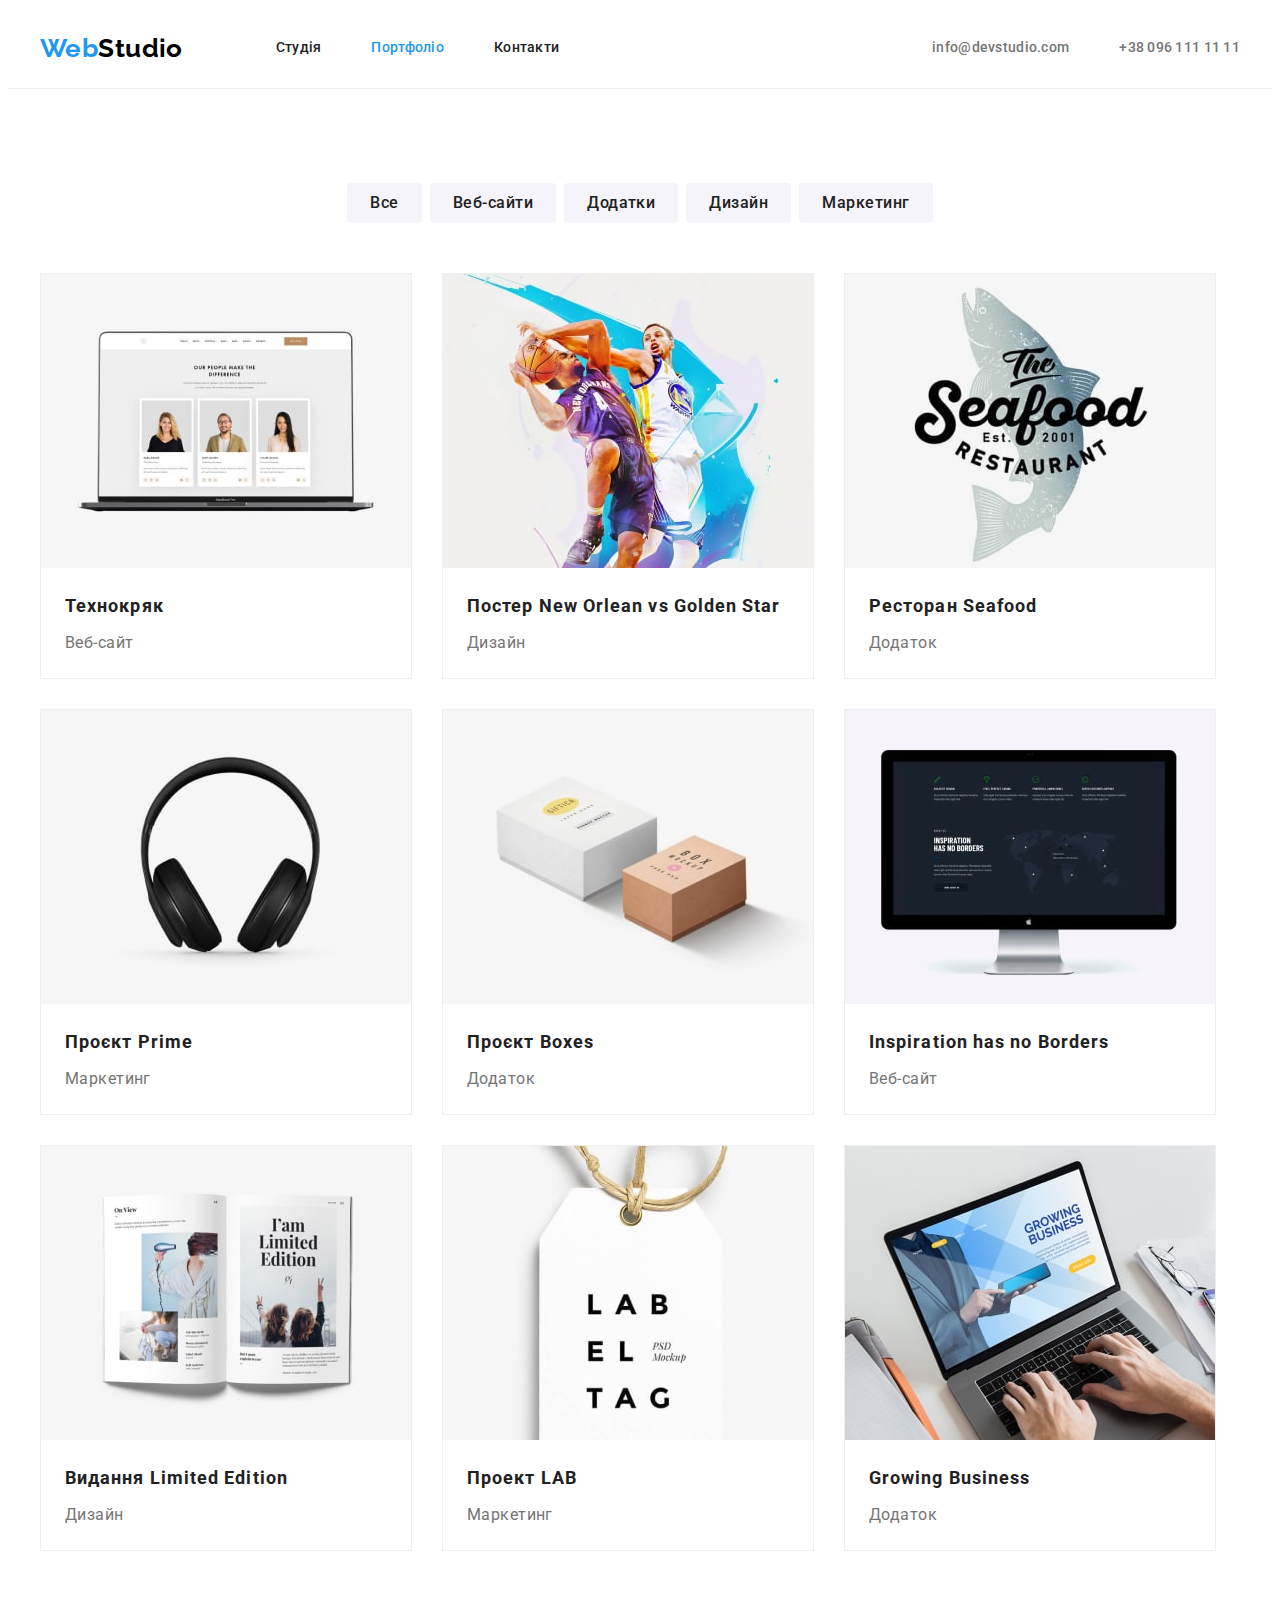
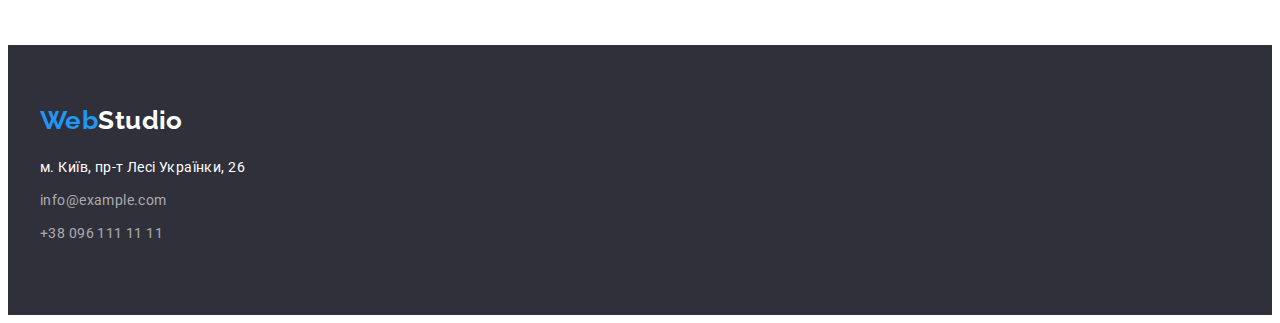
==== commit 603f2884: "correct mentor" ====
--- a/portfolio.html
+++ b/portfolio.html
@@ -71,112 +71,159 @@
           <h2 class="visually-hidden">Перелік проєктів</h2>
           <ul class="list card-ptf">
             <li class="item">
-              <img
-                src="./img/tekhnokriyk.jpg"
-                width="370"
-                height="294"
-                alt="Технокряк"
-              />
-              <div class="card-content">
-                <h3 class="title-project">Технокряк</h3>
-                <p class="project-type">Веб-сайт</p>
-              </div>
-            </li>
-            <li class="item">
-              <img
-                src="./img/poster.jpg"
-                width="370"
-                height="294"
-                alt="Постер New Orlean vs Golden Star"
-              />
-              <div class="card-content">
-                <h3 class="title-project">Постер New Orlean vs Golden Star</h3>
-                <p class="project-type">Дизайн</p>
-              </div>
-            </li>
-            <li class="item">
-              <img
-                src="./img/restoran.jpg"
-                width="370"
-                height="294"
-                alt="Ресторан Seafood"
-              />
-              <div class="card-content">
-                <h3 class="title-project">Ресторан Seafood</h3>
-                <p class="project-type">Додаток</p>
-              </div>
-            </li>
-            <li class="item">
-              <img
-                src="./img/prodject-prime.jpg"
-                width="370"
-                height="294"
-                alt="Проєкт Prime"
-              />
-              <div class="card-content">
-                <h3 class="title-project">Проєкт Prime</h3>
-                <p class="project-type">Маркетинг</p>
-              </div>
-            </li>
-            <li class="item">
-              <img
-                src="./img/prodject-boxes.jpg"
-                width="370"
-                height="294"
-                alt="Проєкт Boxes"
-              />
-              <div class="card-content">
-                <h3 class="title-project">Проєкт Boxes</h3>
-                <p class="project-type">Додаток</p>
-              </div>
-            </li>
-            <li class="item">
-              <img
-                src="./img/inspiration.jpg"
-                width="370"
-                height="294"
-                alt="Inspiration has no Borders"
-              />
-              <div class="card-content">
-                <h3 class="title-project">Inspiration has no Borders</h3>
-                <p class="project-type">Веб-сайт</p>
-              </div>
-            </li>
-            <li class="item">
-              <img
-                src="./img/limited-ed.jpg"
-                width="370"
-                height="294"
-                alt="Видання Limited Edition"
-              />
-              <div class="card-content">
-                <h3 class="title-project">Видання Limited Edition</h3>
-                <p class="project-type">Дизайн</p>
-              </div>
-            </li>
-            <li class="item">
-              <img
-                src="./img/prodject-lab.jpg"
-                width="370"
-                height="294"
-                alt="Проект LAB"
-              />
-              <div class="card-content">
-                <h3 class="title-project">Проект LAB</h3>
-                <p class="project-type">Маркетинг</p>
-              </div>
-            </li>
-            <li class="item">
-              <img
-                src="./img/business.jpg"
-                width="370"
-                height="294"
-                alt="Growing Business"
-              />
-              <div class="card-content">
-                <h3 class="title-project">Growing Business</h3>
-                <p class="project-type">Додаток</p>
-              </div>
+              <article>
+                <div class="card-thumb">
+                  <img
+                    src="./img/tekhnokriyk.jpg"
+                    width="370"
+                    height="294"
+                    alt="Технокряк"
+                  />
+                </div>
+
+                <div class="card-content">
+                  <h3 class="title-project">Технокряк</h3>
+                  <p class="project-type">Веб-сайт</p>
+                </div>
+              </article>
+            </li>
+            <li class="item">
+              <article>
+                <div class="card-thumb">
+                  <img
+                    src="./img/poster.jpg"
+                    width="370"
+                    height="294"
+                    alt="Постер New Orlean vs Golden Star"
+                  />
+                </div>
+
+                <div class="card-content">
+                  <h3 class="title-project">
+                    Постер New Orlean vs Golden Star
+                  </h3>
+                  <p class="project-type">Дизайн</p>
+                </div>
+              </article>
+            </li>
+            <li class="item">
+              <article>
+                <div class="card-thumb">
+                  <img
+                    src="./img/restoran.jpg"
+                    width="370"
+                    height="294"
+                    alt="Ресторан Seafood"
+                  />
+                </div>
+
+                <div class="card-content">
+                  <h3 class="title-project">Ресторан Seafood</h3>
+                  <p class="project-type">Додаток</p>
+                </div>
+              </article>
+            </li>
+            <li class="item">
+              <article>
+                <div class="card-thumb">
+                  <img
+                    src="./img/prodject-prime.jpg"
+                    width="370"
+                    height="294"
+                    alt="Проєкт Prime"
+                  />
+                </div>
+
+                <div class="card-content">
+                  <h3 class="title-project">Проєкт Prime</h3>
+                  <p class="project-type">Маркетинг</p>
+                </div>
+              </article>
+            </li>
+            <li class="item">
+              <article>
+                <div class="card-thumb">
+                  <img
+                    src="./img/prodject-boxes.jpg"
+                    width="370"
+                    height="294"
+                    alt="Проєкт Boxes"
+                  />
+                </div>
+
+                <div class="card-content">
+                  <h3 class="title-project">Проєкт Boxes</h3>
+                  <p class="project-type">Додаток</p>
+                </div>
+              </article>
+            </li>
+            <li class="item">
+              <article>
+                <div class="card-thumb">
+                  <img
+                    src="./img/inspiration.jpg"
+                    width="370"
+                    height="294"
+                    alt="Inspiration has no Borders"
+                  />
+                </div>
+
+                <div class="card-content">
+                  <h3 class="title-project">Inspiration has no Borders</h3>
+                  <p class="project-type">Веб-сайт</p>
+                </div>
+              </article>
+            </li>
+            <li class="item">
+              <article>
+                <div class="card-thumb">
+                  <img
+                    src="./img/limited-ed.jpg"
+                    width="370"
+                    height="294"
+                    alt="Видання Limited Edition"
+                  />
+                </div>
+
+                <div class="card-content">
+                  <h3 class="title-project">Видання Limited Edition</h3>
+                  <p class="project-type">Дизайн</p>
+                </div>
+              </article>
+            </li>
+            <li class="item">
+              <article>
+                <div class="card-thumb">
+                  <img
+                    src="./img/prodject-lab.jpg"
+                    width="370"
+                    height="294"
+                    alt="Проект LAB"
+                  />
+                </div>
+
+                <div class="card-content">
+                  <h3 class="title-project">Проект LAB</h3>
+                  <p class="project-type">Маркетинг</p>
+                </div>
+              </article>
+            </li>
+            <li class="item">
+              <article>
+                <div class="card-thumb">
+                  <img
+                    src="./img/business.jpg"
+                    width="370"
+                    height="294"
+                    alt="Growing Business"
+                  />
+                </div>
+
+                <div class="card-content">
+                  <h3 class="title-project">Growing Business</h3>
+                  <p class="project-type">Додаток</p>
+                </div>
+              </article>
             </li>
           </ul>
         </div>
--- a/styles/styless.css
+++ b/styles/styless.css
@@ -3,7 +3,7 @@
   --title-text-color: #212121;
   --accent-color: #2196f3;
   --accent-white-color: #ffffff;
-  --card-ptf: 20px;
+  --card-ptf: 30px;
 }
 
 p,
@@ -42,8 +42,8 @@
 
 .page-header {
   border-bottom: 1px solid #ececec;
-  padding-top: 24px;
-  padding-bottom: 25px;
+  /* padding-top: 24px;
+  padding-bottom: 25px; */
 }
 .container {
   width: 1200px;
@@ -211,6 +211,11 @@
   display: flex;
   column-gap: 30px;
 }
+
+.example-work {
+  padding-top: 0;
+}
+
 /* .work .item {
   display: flex;
 } */
@@ -218,10 +223,9 @@
 /* Наша команда */
 .title-team {
   display: flex;
-  margin-top: 30px;
+
   margin-bottom: 10px;
-  margin-left: auto;
-  margin-right: auto;
+
   justify-content: center;
 
   color: var(--title-text-color);
@@ -231,9 +235,7 @@
 }
 .team-position {
   display: flex;
-  margin-bottom: 30px;
-  margin-left: auto;
-  margin-right: auto;
+
   justify-content: center;
   font-size: 16px;
   line-height: 1.19;
@@ -245,6 +247,13 @@
 .list.team {
   display: flex;
   column-gap: 30px;
+}
+
+.card-team {
+  padding-top: 30px;
+  padding-bottom: 30px;
+  padding-left: auto;
+  padding-right: auto;
 }
 
 .card {
@@ -308,8 +317,6 @@
 }
 /* Портфоліо */
 .title-project {
-  margin-top: 20px;
-
   color: var(--title-text-color);
   font-weight: 700;
   font-size: 18px;
@@ -341,7 +348,7 @@
   cursor: pointer;
   border-radius: 4px;
   border: 1px solid transparent;
-  padding: 0 22px;
+  padding: 6px 22px;
 
   color: var(--title-text-color);
   background-color: #f5f4fa;
